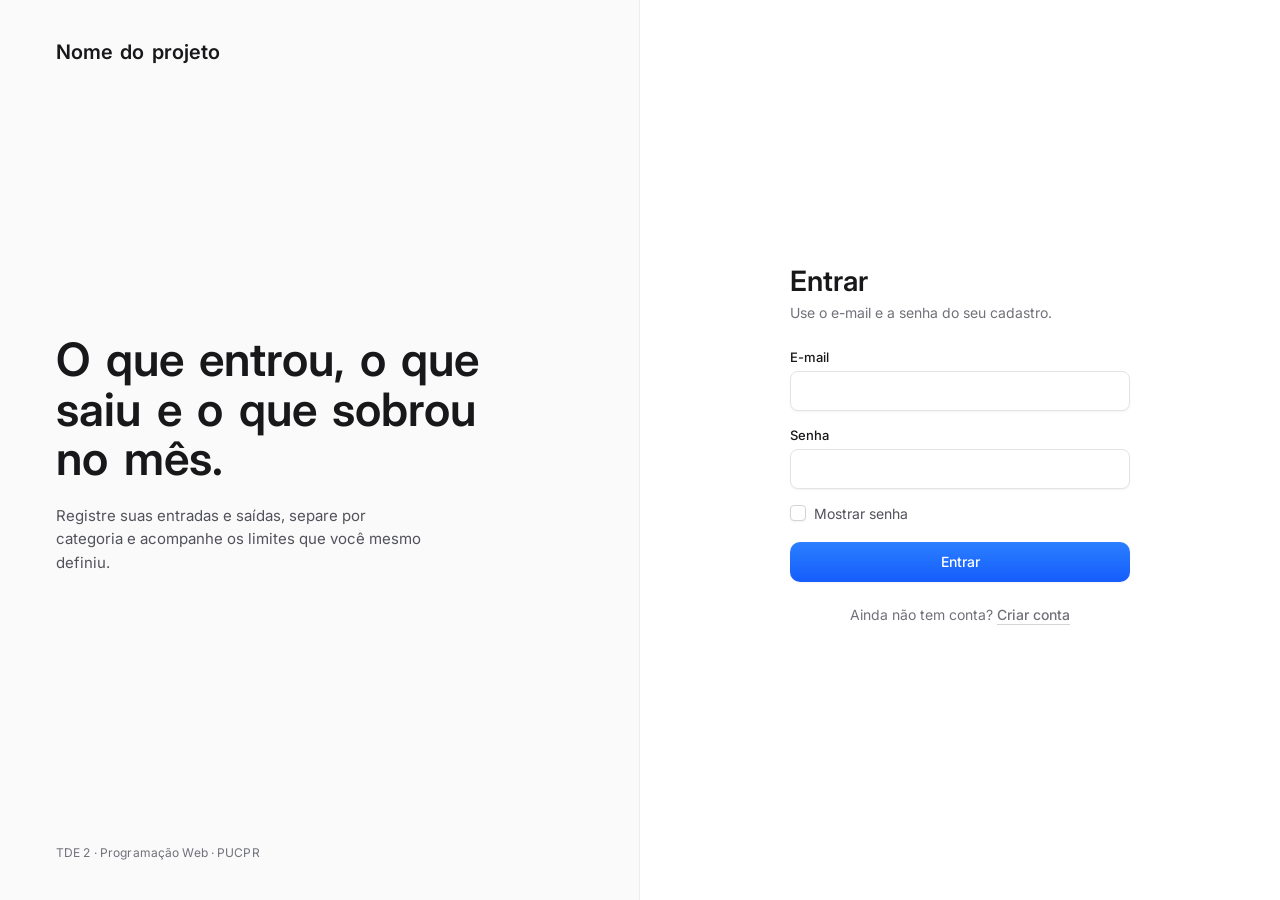
==== frontend/index.html @ 3fedaf00 "Melhorias interface e fix na estruturacao de pastas." ====
<!DOCTYPE html>
<html lang="pt-BR">
<head>
  <meta charset="utf-8">
  <meta name="viewport" content="width=device-width, initial-scale=1">
  <title>Entrar · Nome do projeto</title>
  <link rel="preconnect" href="https://fonts.googleapis.com">
  <link rel="preconnect" href="https://api.fontshare.com">
  <link href="https://fonts.googleapis.com/css2?family=Inter:wght@400;500;600&display=swap" rel="stylesheet">
  <link href="https://api.fontshare.com/v2/css?f[]=clash-display@500,600&display=swap" rel="stylesheet">
  <link rel="stylesheet" href="css/style.css">
</head>
<body>

<div class="entrada-pagina">

  <section class="entrada-lado">
    <span class="marca">Nome do projeto</span>
    <div>
      <h1>O que entrou, o que saiu e o que sobrou no mês.</h1>
      <p>Registre suas entradas e saídas, separe por categoria e acompanhe os limites que você mesmo definiu.</p>
    </div>
    <span class="rotulo">TDE 2 · Programação Web · PUCPR</span>
  </section>

  <section class="entrada-form">
    <!-- INTEGRAR: enviar via fetch (POST, JSON) para ../api/login.php.
         Sucesso -> window.location = 'logado/dashboard.php'. Erro -> texto em #msg-login. -->
    <form id="form-login" novalidate>
      <h2>Entrar</h2>
      <p class="sub">Use o e-mail e a senha do seu cadastro.</p>

      <div id="msg-login" class="msg erro" role="alert"></div>

      <div class="campo">
        <label for="email">E-mail</label>
        <input type="email" id="email" name="email" maxlength="50" autocomplete="email" required>
      </div>

      <div class="campo">
        <label for="senha">Senha</label>
        <input type="password" id="senha" name="senha" autocomplete="current-password" required>
      </div>

      <label class="caixa">
        <input type="checkbox" data-mostrar-senha>
        <span class="caixa-marca"><svg viewBox="0 0 16 16" fill="none" aria-hidden="true"><path d="M4 7.7002L6.64645 10.3466C6.84171 10.5419 7.15829 10.5419 7.35355 10.3466L12 5.7002" stroke="white" stroke-width="2" stroke-linecap="round" stroke-linejoin="round" pathLength="1"/></svg></span>
        Mostrar senha
      </label>

      <button type="submit" class="btn">Entrar</button>

      <p class="troca">Ainda não tem conta? <a class="link" href="cadastro.html">Criar conta</a></p>
    </form>
  </section>

</div>

<script src="js/app.js"></script>
</body>
</html>
---- frontend/css/style.css ----
/* ==========================================================
   Estilos globais
   Cores e medidas ficam nas variáveis abaixo: mude aqui e
   todas as páginas acompanham.

   Componentes convertidos de React/Tailwind para CSS puro:
   - BoardUI (boardui.com): botão, botão de fechar, checkbox,
     avatar, trilha (breadcrumb), medidor (meter), notificação
   - Cult UI (cult-ui.com): gráfico de linhas "analytics chart"
   Inspirados nos modelos de dashboard do BoardUI (sem copiar): menu com
   ícones, faixa de resumo com ícones, selos (.selo), etiquetas na lista
   de transações e a lista com barras de "Gastos por categoria".
   Títulos em Clash Display (fontshare.com), texto em Inter.
   ========================================================== */

:root {
  /* Rampa do acento (azul padrão do BoardUI). Para trocar a cor do
     sistema inteiro, mude só estas sete linhas. */
  --acento-50: #EFF6FF;
  --acento-100: #DBEAFE;
  --acento-200: #BFDBFE;
  --acento-300: #8EC5FF;
  --acento-400: #3392FF;
  --acento-500: #2B7FFF;
  --acento-600: #155DFC;
  --acento-700: #1447E6;

  --acento: var(--acento-600);
  --acento-escuro: var(--acento-700);

  --texto: #18181B;
  --texto-2: #52525B;
  --texto-3: #71717A;
  --borda: #E4E4E7;
  --borda-forte: #D4D4D8;
  --linha: #EDEDEF;
  --fundo: #FAFAFA;
  --fundo-hover: #F2F2F4;
  --fundo-ativo: #E9E9EC;
  --faixa: var(--fundo-hover); /* superfície suave: faixa do resumo e cabeçalho da lista */
  --branco: #FFFFFF;

  /* estados */
  --erro: #B42318;
  --erro-forte: #EC003F;
  --erro-fundo: #FFE4E6;
  --sucesso: #5EA500;
  --sucesso-fundo: #ECFCCA;
  --aviso: #F0B100;
  --info-fundo: var(--acento-100);

  /* séries do gráfico (par validado para daltonismo e contraste) */
  --serie-entrada: #155DFC;
  --serie-saida: #E17100;

  --raio: 8px;
  --raio-botao: 10px;
  --sombra-xs: 0 1px 2px 0 rgb(0 0 0 / .05);
  --sombra-flutuante: 0 1px 1px 0 rgb(0 0 0 / .04), 0 4px 4px 0 rgb(0 0 0 / .02), 0 12px 28px -8px rgb(0 0 0 / .12);

  --fonte: 'Inter', system-ui, sans-serif;
  --fonte-titulo: 'Clash Display', 'Inter', system-ui, sans-serif;
  --suave: cubic-bezier(.23, 1, .32, 1);
}

* { box-sizing: border-box; }
[hidden] { display: none !important; }

body {
  margin: 0;
  font-family: var(--fonte);
  color: var(--texto);
  background: var(--fundo);
  -webkit-font-smoothing: antialiased;
}

/* A Clash Display tem o espaço entre palavras bem estreito: word-spacing compensa. */
h1, h2, h3, .titulo, .marca, .saldo-valor, .resumo .valor, .totais strong {
  font-family: var(--fonte-titulo);
  letter-spacing: 0;
  word-spacing: .12em;
}
h1, h2, h3, .titulo { margin: 0; }

.num { font-variant-numeric: tabular-nums; }
.rotulo { font-size: 12px; color: var(--texto-3); letter-spacing: .01em; }
.mudo { color: var(--texto-3); }

a { color: inherit; }

/* só para leitores de tela */
.so-leitor {
  position: absolute; width: 1px; height: 1px; margin: -1px; padding: 0;
  overflow: hidden; clip-path: inset(50%); white-space: nowrap; border: 0;
}

:focus-visible { outline: 2px solid var(--acento-500); outline-offset: 2px; }

/* ==========================================================
   Botões (BoardUI Button)
   .btn         primário (degradê do acento)
   .btn-borda   secundário (branco com borda)
   .btn-suave   ghost (fundo azul claro)
   .btn-perigo  ação destrutiva (degradê vermelho)
   Tamanhos: padrão 36px · .btn-p 32px · .btn-pp 24px
   .btn-icone   só ícone (quadrado)
   ========================================================== */

button { font-family: inherit; cursor: pointer; }

.btn, .btn-borda, .btn-suave, .btn-perigo {
  position: relative;
  isolation: isolate;
  display: inline-flex;
  align-items: center;
  justify-content: center;
  gap: 6px;
  height: 36px;
  padding: 0 12px;
  border: 0;
  border-radius: var(--raio-botao);
  font-size: 14px;
  font-weight: 500;
  line-height: 20px;
  white-space: nowrap;
  text-decoration: none;
  user-select: none;
  transition: background-color .15s ease, border-color .15s ease, box-shadow .15s ease,
    color .15s ease, transform .42s cubic-bezier(.4, 0, .2, 1);
}
.btn:active:not(:disabled), .btn-borda:active:not(:disabled),
.btn-suave:active:not(:disabled), .btn-perigo:active:not(:disabled) {
  transform: scale(.98);
  transition-duration: .15s, .15s, .15s, .15s, .22s;
}
.btn:disabled, .btn-borda:disabled, .btn-suave:disabled, .btn-perigo:disabled { cursor: not-allowed; box-shadow: none; }

.btn .ico, .btn-borda .ico, .btn-suave .ico, .btn-perigo .ico { width: 20px; height: 20px; flex-shrink: 0; margin-left: -4px; }

/* primário e perigo: o degradê do hover fica num ::before que aparece
   por opacidade (CSS não anima background-image) */
.btn, .btn-perigo { color: var(--branco); box-shadow: var(--sombra-xs); }
.btn { background-image: linear-gradient(180deg, var(--acento-500), var(--acento-600)); }
.btn-perigo { background-image: linear-gradient(180deg, #FB2C36, #E7000B); }
.btn::before, .btn-perigo::before {
  content: "";
  position: absolute;
  inset: 0;
  z-index: -1;
  border-radius: inherit;
  pointer-events: none;
  opacity: 0;
  transition: opacity .15s ease;
}
.btn::before { background-image: linear-gradient(180deg, var(--acento-400), var(--acento-500)); }
.btn-perigo::before { background-image: linear-gradient(180deg, #FF6467, #FB2C36); }
.btn:hover:not(:disabled)::before, .btn-perigo:hover:not(:disabled)::before { opacity: 1; }
.btn:active:not(:disabled) { background-image: linear-gradient(180deg, var(--acento-600), var(--acento-700)); }
.btn-perigo:active:not(:disabled) { background-image: linear-gradient(180deg, #E7000B, #C10007); }
.btn:active:not(:disabled)::before, .btn-perigo:active:not(:disabled)::before { opacity: 0; }
.btn:disabled { background-image: linear-gradient(180deg, #EBEBEB, #D4D4D4); color: #A1A1A1; }
.btn-perigo:disabled { background-image: linear-gradient(180deg, #FFE2E2, #FFC9C9); color: #FFA2A2; }
.btn:disabled::before, .btn-perigo:disabled::before { display: none; }

.btn-borda {
  color: var(--texto);
  background: var(--branco);
  border: 1px solid var(--borda);
  box-shadow: var(--sombra-xs);
}
.btn-borda:hover:not(:disabled) { background: var(--fundo-hover); border-color: var(--borda-forte); }
.btn-borda:active:not(:disabled) { background: var(--fundo-ativo); border-color: #A1A1AA; }
.btn-borda:disabled { background: var(--fundo-hover); color: var(--texto-3); }

.btn-suave { color: var(--acento-700); background: var(--acento-100); }
.btn-suave:hover:not(:disabled) { background: var(--acento-200); }
.btn-suave:active:not(:disabled) { background: var(--acento-300); }
.btn-suave:disabled { background: var(--acento-50); color: var(--acento-300); }

/* tamanhos */
.btn-p { height: 32px; padding: 0 10px; border-radius: 8px; }
.btn-p .ico { width: 18px; height: 18px; margin-left: -2px; }
.btn-pp { height: 24px; padding: 0 8px; border-radius: 4px; font-size: 12px; font-weight: 600; line-height: 16px; }
.btn-pp .ico { width: 14px; height: 14px; margin-left: 0; }
.btn-icone { width: 36px; padding: 0; }
.btn-icone.btn-p { width: 32px; }
.btn-icone.btn-pp { width: 24px; }
.btn-icone .ico { margin: 0; }

/* ações de linha (Editar / Excluir): tamanho xs, sem fundo até o hover */
.btn-texto {
  height: 24px;
  padding: 0 8px;
  border: 0;
  border-radius: 4px;
  background: none;
  font-size: 12px;
  font-weight: 600;
  color: var(--texto-3);
  transition: background-color .15s ease, color .15s ease;
}
.btn-texto:hover { color: var(--texto); background: var(--fundo-ativo); }
.btn-texto.perigo:hover { color: var(--erro); background: var(--erro-fundo); }

/* setas do seletor de mês: botão secundário pequeno, só ícone */
.btn-mes {
  display: inline-flex;
  align-items: center;
  justify-content: center;
  width: 32px;
  height: 32px;
  padding: 0;
  border: 1px solid var(--borda);
  border-radius: 8px;
  background: var(--branco);
  color: var(--texto-2);
  box-shadow: var(--sombra-xs);
  transition: background-color .15s ease, border-color .15s ease, transform .42s cubic-bezier(.4, 0, .2, 1);
}
.btn-mes:hover { background: var(--fundo-hover); border-color: var(--borda-forte); color: var(--texto); }
.btn-mes:active { transform: scale(.96); transition-duration: .15s, .15s, .22s; }
.btn-mes svg { width: 18px; height: 18px; }

.link {
  font-size: 14px;
  font-weight: 500;
  text-decoration: none;
  border-bottom: 1px solid var(--borda-forte);
  padding-bottom: 1px;
}
.link:hover { border-color: var(--texto); }

/* ---------- botão de fechar (BoardUI CloseButton) ----------
   Círculo com X. Cada tamanho tem o próprio SVG para o traço não escalar:
   .fechar (20px, traço 2) · .fechar-m (32px, traço 2.5) */
.fechar {
  display: inline-flex;
  flex-shrink: 0;
  align-items: center;
  justify-content: center;
  width: 20px;
  height: 20px;
  padding: 0;
  border: 0;
  border-radius: 50%;
  background: #EBEBEB;
  color: var(--texto-3);
  transition: color .15s ease, background-color .15s ease;
}
.fechar:hover { color: var(--texto); }
.fechar-m { width: 32px; height: 32px; }

/* ---------- avatar (BoardUI Avatar) ----------
   Inicial sobre um disco. Tamanhos: .avatar-pp 20 · padrão 32 */
.avatar {
  display: inline-flex;
  flex-shrink: 0;
  align-items: center;
  justify-content: center;
  width: 32px;
  height: 32px;
  overflow: hidden;
  border-radius: 50%;
  background: var(--acento-300);
  color: #1C398E;
  font-size: 16px;
  font-weight: 600;
  line-height: 22px;
  text-align: center;
  user-select: none;
}
.avatar-pp { width: 20px; height: 20px; font-size: 10px; line-height: 15px; }
.avatar img { width: 100%; height: 100%; object-fit: cover; }

/* ---------- selo (pílula de informação) ----------
   <span class="selo">61% das saídas</span>
   Some sozinho quando está vazio (sem espaço nem quebra de linha dentro). */
.selo {
  display: inline-flex;
  align-items: center;
  height: 20px;
  padding: 0 7px;
  border-radius: 6px;
  background: var(--fundo-ativo);
  color: var(--texto-2);
  font-family: var(--fonte);
  font-size: 12px;
  font-weight: 500;
  line-height: 20px;
  letter-spacing: 0;
  word-spacing: normal;
  white-space: nowrap;
  font-variant-numeric: tabular-nums;
}
.selo:empty { display: none; }

/* ---------- trilha (BoardUI Breadcrumb) ---------- */
.trilha { display: flex; overflow-x: auto; scrollbar-width: none; margin-bottom: 20px; }
.trilha::-webkit-scrollbar { display: none; }
.trilha ol { display: flex; align-items: center; gap: 10px; margin: 0; padding: 0 4px; list-style: none; }
.trilha li { display: flex; align-items: center; gap: 6px; font-size: 12px; font-weight: 500; line-height: 16px; white-space: nowrap; color: var(--texto-2); }
.trilha a {
  display: flex;
  align-items: center;
  gap: 6px;
  margin: 0 -4px;
  padding: 2px 4px;
  border-radius: 6px;
  color: var(--texto-3);
  text-decoration: none;
  transition: background-color .15s ease, color .15s ease;
}
.trilha a:hover { background: var(--fundo-hover); color: var(--texto-2); }
.trilha .separador { width: 12px; height: 12px; flex-shrink: 0; color: var(--texto-3); }

/* ==========================================================
   Formulários
   ========================================================== */

.campo { display: flex; flex-direction: column; gap: 6px; margin-bottom: 16px; }
.campo label { font-size: 13px; font-weight: 500; }
.campo .dica { font-size: 12px; color: var(--texto-3); }

input, select {
  font: inherit;
  font-size: 14px;
  height: 40px;
  padding: 0 12px;
  border: 1px solid var(--borda);
  border-radius: var(--raio);
  background: var(--branco);
  color: var(--texto);
  box-shadow: var(--sombra-xs);
  transition: border-color .15s ease, box-shadow .15s ease;
}
input:focus, select:focus { outline: none; border-color: var(--acento-500); box-shadow: 0 0 0 3px rgb(43 127 255 / .16); }

.grupo-radio { display: flex; gap: 8px; }
.grupo-radio label {
  flex: 1;
  display: flex;
  align-items: center;
  justify-content: center;
  gap: 8px;
  height: 40px;
  border: 1px solid var(--borda);
  border-radius: var(--raio);
  font-size: 14px;
  font-weight: 400;
  cursor: pointer;
  transition: border-color .15s ease, background-color .15s ease;
}
.grupo-radio input { height: auto; margin: 0; padding: 0; box-shadow: none; accent-color: var(--acento-600); }
.grupo-radio label:has(input:checked) { border-color: var(--acento-500); background: var(--acento-50); }

/* ---------- checkbox (BoardUI Checkbox) ----------
   <label class="caixa"><input type="checkbox"><span class="caixa-marca"><svg>…</svg></span>Texto</label>
   O input real fica invisível por cima da marca: teclado e leitor de tela funcionam normalmente. */
.caixa {
  position: relative;
  display: inline-flex;
  align-items: center;
  gap: 8px;
  font-size: 14px;
  font-weight: 500;
  cursor: pointer;
  user-select: none;
}
.caixa input {
  position: absolute;
  left: 0;
  top: 50%;
  width: 16px;
  height: 16px;
  margin: -8px 0 0;
  padding: 0;
  opacity: 0;
  cursor: pointer;
}
.caixa-marca {
  display: flex;
  flex-shrink: 0;
  width: 16px;
  height: 16px;
  border: 1px solid #D4D4D4;
  border-radius: 4px;
  background: var(--branco);
  box-shadow: var(--sombra-xs);
  transition: background-color .15s ease, border-color .15s ease, box-shadow .15s ease;
}
.caixa:hover .caixa-marca { border-color: #A1A1A1; }
.caixa-marca svg { width: 16px; height: 16px; margin: -1px; }
.caixa-marca path { stroke-dasharray: 1; stroke-dashoffset: 1; }
.caixa input:checked + .caixa-marca {
  border-color: transparent;
  background: linear-gradient(180deg, var(--acento-500), var(--acento-600));
  box-shadow: inset 0 2px 0 0 rgb(255 255 255 / .25), inset 0 0 0 1px var(--acento-500);
}
.caixa:hover input:checked + .caixa-marca { background: linear-gradient(180deg, var(--acento-400), var(--acento-500)); }
.caixa input:checked + .caixa-marca path { animation: desenhar-marca .2s cubic-bezier(.65, 0, .35, 1) forwards; }
.caixa input:focus-visible + .caixa-marca { outline: 2px solid var(--acento-500); outline-offset: 2px; }
.caixa input:disabled + .caixa-marca { opacity: .5; }
@keyframes desenhar-marca { to { stroke-dashoffset: 0; } }

/* caixa de mensagem (erro / sucesso) — o JS troca o texto e a classe */
.msg { font-size: 13px; padding: 10px 12px; border-radius: var(--raio); margin-bottom: 16px; }
.msg.erro { background: #FEF3F2; color: var(--erro); }
.msg.ok { background: var(--acento-50); color: var(--acento-escuro); }
.msg:empty { display: none; }

/* ==========================================================
   Layout do app (páginas logadas)
   ========================================================== */

.app { display: flex; min-height: 100vh; }

.lateral {
  width: 224px;
  flex-shrink: 0;
  padding: 32px 24px;
  border-right: 1px solid var(--linha);
  display: flex;
  flex-direction: column;
  justify-content: space-between;
  position: sticky;
  top: 0;
  height: 100vh;
}

.marca { font-family: var(--fonte-titulo); font-size: 20px; font-weight: 600; }
.lateral .marca { margin-bottom: 44px; display: block; text-decoration: none; }

.menu a {
  display: flex;
  align-items: center;
  gap: 10px;
  padding: 6px 9px;
  margin: 0 -10px 2px;
  border: 1px solid transparent;
  border-radius: 8px;
  font-size: 14px;
  color: var(--texto-3);
  text-decoration: none;
  transition: background-color .15s ease, border-color .15s ease, color .15s ease;
}
.menu-ico { width: 18px; height: 18px; flex-shrink: 0; }
.menu a:hover { background: var(--fundo-hover); color: var(--texto); }
.menu a.ativo { background: var(--branco); border-color: var(--borda); box-shadow: var(--sombra-xs); color: var(--texto); font-weight: 500; }
.menu a.ativo .menu-ico { color: var(--acento-600); }

.usuario { display: flex; align-items: center; gap: 10px; min-width: 0; font-size: 13px; color: var(--texto-3); }
.usuario-texto { min-width: 0; }
.usuario strong { display: block; color: var(--texto); font-weight: 500; margin-bottom: 2px; overflow: hidden; text-overflow: ellipsis; white-space: nowrap; }
.usuario a { text-decoration: none; }
.usuario a:hover { color: var(--texto); }

.conteudo { flex: 1; min-width: 0; max-width: 1120px; padding: 28px 72px 120px 80px; }

.topo { display: flex; justify-content: space-between; align-items: center; gap: 16px; }
.topo h1 { font-size: 30px; font-weight: 600; }

.seletor-mes { display: flex; align-items: center; gap: 12px; }
.seletor-mes span { font-size: 14px; font-weight: 500; min-width: 96px; text-align: center; }

.secao { margin-top: 64px; }
.secao-topo { display: flex; justify-content: space-between; align-items: baseline; margin-bottom: 16px; }
.secao h2 { font-size: 20px; font-weight: 500; }

.duas-colunas { display: grid; grid-template-columns: minmax(0, 1.4fr) minmax(0, 1fr); gap: 64px; }

/* ---------- dashboard ---------- */

.saldo { margin-top: 64px; }
.saldo-valor { font-family: var(--fonte-titulo); font-size: 76px; font-weight: 600; line-height: 1; letter-spacing: -0.01em; margin-top: 12px; }
.saldo-valor .centavos { color: #A1A1AA; }
.saldo p { margin: 18px 0 0; font-size: 15px; color: var(--texto-2); max-width: 440px; line-height: 1.55; }

/* resumo: uma faixa suave só, com ícone + rótulo + valor em cada parte */
.resumo { display: grid; grid-template-columns: repeat(3, minmax(0, 1fr)); gap: 0; margin: 56px -24px 0; padding: 20px 0; border-radius: 16px; background: var(--faixa); }
.resumo > div { min-width: 0; padding: 0 24px; }
.resumo > div + div { border-left: 1px solid var(--borda-forte); }
.resumo .rotulo { color: var(--texto-2); }
.resumo-icone { display: flex; align-items: center; justify-content: center; width: 32px; height: 32px; margin-bottom: 14px; border-radius: 8px; background: var(--branco); box-shadow: var(--sombra-xs); color: var(--texto-2); }
.resumo-icone svg { width: 18px; height: 18px; }
.resumo-icone.entrada { color: var(--serie-entrada); }
.resumo-icone.saida { color: var(--serie-saida); }
.resumo .valor { font-family: var(--fonte-titulo); font-size: clamp(20px, 2.1vw, 26px); font-weight: 500; margin-top: 8px; white-space: nowrap; }
.resumo-linha { display: flex; align-items: baseline; flex-wrap: wrap; gap: 4px 10px; margin-top: 8px; min-width: 0; }
.resumo-linha .valor { margin-top: 0; min-width: 0; white-space: normal; overflow-wrap: anywhere; }

/* ---------- gráfico (Cult UI analytics chart, em SVG + JS puro) ----------
   O JS desenha tudo dentro de #grafico: ver desenharGrafico() em app.js. */
.legenda { display: flex; gap: 16px; }
.legenda i { display: inline-block; width: 8px; height: 8px; border-radius: 50%; margin-right: 6px; }
.cor-entrada { background: var(--serie-entrada); }
.cor-saida { background: var(--serie-saida); }

.grafico { position: relative; height: 260px; margin-top: 20px; user-select: none; border-radius: var(--raio); }
.grafico svg { display: block; width: 100%; height: 100%; overflow: visible; }
.grafico .grade { stroke: var(--borda); stroke-width: 1; }
.grafico .base { stroke: var(--borda-forte); }
.grafico .guia { stroke: var(--borda-forte); stroke-width: 1; stroke-dasharray: 3 3; opacity: 0; transition: opacity .15s ease; }
.grafico.ativo .guia { opacity: 1; }
.grafico text { font-family: var(--fonte); font-size: 11px; fill: var(--texto-3); font-variant-numeric: tabular-nums; }
.grafico .linha { fill: none; stroke-width: 2.5; stroke-linecap: round; stroke-linejoin: round; }
.grafico .ponto { stroke: var(--fundo); stroke-width: 2.5; transition: opacity .35s ease; }
.grafico .ponto.oculto { opacity: 0; transition-duration: .12s; }
.grafico .serie-entrada { stroke: var(--serie-entrada); }
.grafico .serie-saida { stroke: var(--serie-saida); }
.grafico .ponto.serie-entrada { fill: var(--serie-entrada); stroke: var(--fundo); }
.grafico .ponto.serie-saida { fill: var(--serie-saida); stroke: var(--fundo); }
.grafico.entrando .grade, .grafico.entrando text, .grafico.entrando .ponto { opacity: 0; }
.grafico .grade, .grafico text { transition: opacity .6s ease; }

/* marcador sobre o ponto ativo + cartão flutuante */
.grafico-marca {
  position: absolute;
  width: 22px;
  height: 22px;
  margin: -11px 0 0 -11px;
  border: 1px solid var(--borda);
  border-radius: 50%;
  background: var(--branco);
  pointer-events: none;
  opacity: 0;
  filter: blur(4px);
  transition: opacity .22s var(--suave), filter .22s var(--suave);
}
.grafico-marca::after { content: ""; position: absolute; inset: 5.5px; border-radius: 50%; background: var(--cor); }
.grafico-cartao {
  position: absolute;
  z-index: 5;
  padding: 9px 13px;
  border: 1px solid var(--borda);
  border-radius: 10px;
  background: var(--branco);
  box-shadow: 0 1px 2px -1px rgb(0 0 0 / .07), 0 3px 8px 0 rgb(0 0 0 / .04), 0 8px 20px -4px rgb(0 0 0 / .06);
  white-space: nowrap;
  pointer-events: none;
  opacity: 0;
  filter: blur(4px);
  transition: opacity .22s var(--suave), filter .22s var(--suave);
}
.grafico.ativo .grafico-marca, .grafico.ativo .grafico-cartao { opacity: 1; filter: blur(0); }
.grafico-cartao .quando { font-size: 11px; font-weight: 500; line-height: 1; color: var(--texto-3); margin-bottom: 2px; }
.grafico-cartao .item { display: flex; align-items: center; justify-content: space-between; gap: 14px; margin-top: 5px; }
.grafico-cartao .chip {
  display: inline-flex;
  align-items: center;
  gap: 6px;
  padding: 1.5px 6px;
  border-radius: 4px;
  background: color-mix(in srgb, var(--cor) 14%, transparent);
  font-size: 12.5px;
  font-weight: 600;
  line-height: 19px;
  color: var(--texto);
}
.grafico-cartao .chip::before { content: ""; width: 7px; height: 7px; border-radius: 50%; background: var(--cor); }
.grafico-cartao .quanto { font-size: 13px; font-weight: 500; line-height: 19px; color: var(--texto-2); font-variant-numeric: tabular-nums; }
.grafico .vazio { border-top: 0; padding: 104px 0 0; }

/* ---------- gastos por categoria (ideia do Bar List Card do BoardUI) ----------
   Cada linha tem uma barra de fundo com a parte da categoria nas saídas do mês:
   <div class="barra-linha" style="--p: 61%"><span class="nome">…</span><span class="num">R$ …</span><span class="num parte">61%</span></div> */
.barra-linha {
  position: relative;
  isolation: isolate;
  display: flex;
  align-items: center;
  gap: 12px;
  min-height: 36px;
  margin-bottom: 4px;
  padding: 0 10px;
  border-radius: 8px;
  font-size: 14px;
}
.barra-linha::before {
  content: "";
  position: absolute;
  inset: 0 auto 0 0;
  z-index: -1;
  width: var(--p, 0%);
  min-width: 4px;
  border-radius: 8px;
  background: color-mix(in srgb, var(--serie-saida) 18%, transparent);
}
.barra-linha .nome { flex: 1; min-width: 0; overflow: hidden; text-overflow: ellipsis; white-space: nowrap; font-weight: 500; }
.barra-linha .num { flex-shrink: 0; color: var(--texto-2); }
.barra-linha .parte { width: 38px; text-align: right; color: var(--texto); font-weight: 500; }

/* ---------- limites por categoria (BoardUI Meter) ----------
   .orcamento            dentro do limite (acento)
   .orcamento.atencao    80% ou mais do limite (amarelo)
   .orcamento.estourou   passou do limite (vermelho)
   A barra anda por translate: style="--p: 69%" no div de dentro do .trilho. */
.orcamento { display: flex; flex-direction: column; gap: 6px; padding: 12px 0; }
.orcamento-topo { display: flex; justify-content: space-between; align-items: baseline; gap: 12px; font-size: 14px; }
.orcamento-topo span:first-child { font-weight: 500; min-width: 0; overflow: hidden; text-overflow: ellipsis; white-space: nowrap; }
.orcamento-topo .num { flex-shrink: 0; color: var(--texto-2); }
.trilho { position: relative; height: 6px; overflow: hidden; border-radius: 999px; background: var(--borda); color: var(--acento-500); }
.trilho div {
  position: absolute;
  inset: 0;
  border-radius: inherit;
  background: currentColor;
  translate: calc(var(--p, 0%) - 100%) 0;
  transition: translate .5s cubic-bezier(.22, 1, .36, 1);
}
.orcamento-nota { font-size: 12px; font-weight: 500; line-height: 16px; color: var(--texto-2); }
.orcamento.atencao .trilho { color: var(--aviso); }
.orcamento.estourou .trilho { color: var(--erro-forte); }
.orcamento.estourou .orcamento-nota { color: var(--erro); }

/* ---------- lista de transações (dashboard e transacoes.php) ---------- */

.lista-linha {
  display: grid;
  grid-template-columns: 64px minmax(0, 1fr) 140px 140px 116px;
  align-items: center;
  gap: 16px;
  padding: 14px 12px;
  margin: 0 -12px;
  border-top: 1px solid var(--linha);
  font-size: 14px;
  transition: background-color .15s ease;
}
.lista-linha:hover { background: var(--fundo-hover); }
.lista-linha:last-child { border-bottom: 1px solid var(--linha); }
.lista-linha .descricao { font-weight: 500; min-width: 0; }
.lista-linha .descricao:empty::before { content: "Sem descrição"; color: var(--texto-3); font-weight: 400; }
/* categoria como etiqueta neutra (o banco não guarda cor por categoria) */
.lista-linha .cat { justify-self: start; max-width: 100%; padding: 2px 8px; border-radius: 6px; background: var(--fundo-ativo); color: var(--texto-2); font-size: 12px; font-weight: 500; line-height: 16px; overflow: hidden; text-overflow: ellipsis; white-space: nowrap; }
/* valor: as duas classes têm o mesmo recuo para os dígitos alinharem; só a entrada ganha fundo */
.lista-linha .valor { justify-self: end; padding: 2px 8px; border-radius: 6px; white-space: nowrap; }
.lista-linha .valor.entrada { background: var(--acento-100); color: var(--acento-700); font-weight: 500; }
.lista-linha .valor.saida { color: var(--texto-2); }
.acoes { display: flex; gap: 2px; justify-content: flex-end; opacity: 0; transition: opacity .15s; }
.lista-linha:hover .acoes, .lista-linha:focus-within .acoes { opacity: 1; }
@media (hover: none) { .acoes { opacity: 1; } }

.lista-cabecalho { display: grid; grid-template-columns: 64px minmax(0, 1fr) 140px 140px 116px; gap: 16px; margin: 0 -12px; padding: 8px 12px; border-radius: 8px; background: var(--faixa); color: var(--texto-2); font-weight: 500; }
.lista-cabecalho span:nth-child(4) { text-align: right; padding-right: 8px; }
.lista-cabecalho + div > .lista-linha:first-child { border-top-color: transparent; }

.vazio { padding: 48px 0; text-align: center; color: var(--texto-3); font-size: 14px; border-top: 1px solid var(--linha); }

/* ---------- transacoes.php ---------- */

.filtros { display: flex; gap: 12px; align-items: center; margin-top: 40px; flex-wrap: wrap; }
.filtros select, .filtros input { height: 36px; }
.abas { display: inline-flex; border: 1px solid var(--borda); border-radius: var(--raio-botao); padding: 2px; background: var(--branco); box-shadow: var(--sombra-xs); }
.abas button { border: 0; background: none; height: 30px; padding: 0 12px; border-radius: 7px; font-size: 13px; color: var(--texto-3); transition: background-color .15s ease, color .15s ease; }
.abas button:hover { color: var(--texto); }
.abas button.ativo { background: var(--fundo-hover); color: var(--texto); font-weight: 500; }
.resultado { margin-left: auto; }

.totais { display: flex; gap: 40px; margin-top: 32px; padding-bottom: 24px; font-size: 14px; }
.totais strong { display: block; font-family: var(--fonte-titulo); font-size: 20px; font-weight: 500; margin-top: 4px; white-space: nowrap; }

/* ---------- categorias.php ---------- */

.categoria-linha {
  display: grid;
  grid-template-columns: 1fr 160px 116px;
  align-items: center;
  gap: 16px;
  padding: 14px 12px;
  margin: 0 -12px;
  border-top: 1px solid var(--linha);
  font-size: 14px;
  transition: background-color .15s ease;
}
.categoria-linha:hover { background: var(--fundo-hover); }
.categoria-linha:last-child { border-bottom: 1px solid var(--linha); }
.categoria-linha .nome { font-weight: 500; }
.categoria-linha .num { text-align: right; }
.categoria-linha:hover .acoes, .categoria-linha:focus-within .acoes { opacity: 1; }
#lista-entradas .categoria-linha { grid-template-columns: 1fr 116px; }
.categoria-linha .num:empty::before { content: "Sem limite"; }
.marca-cor { display: inline-block; width: 8px; height: 8px; margin-right: 8px; border-radius: 50%; vertical-align: middle; }
.contador { display: inline-block; margin-left: 8px; padding: 1px 7px; border-radius: 999px; background: var(--fundo-ativo); color: var(--texto-2); font-family: var(--fonte); font-size: 12px; font-weight: 500; line-height: 16px; letter-spacing: 0; word-spacing: normal; vertical-align: middle; font-variant-numeric: tabular-nums; }
.cabecalho-limite { margin-right: 132px; }

/* ---------- modal (<dialog>) ---------- */

dialog {
  border: 0;
  border-radius: 16px;
  padding: 24px;
  width: min(420px, calc(100vw - 32px));
  color: var(--texto);
  box-shadow: 0 20px 50px rgb(24 24 27 / .18);
}
dialog::backdrop { background: rgb(24 24 27 / .35); }
dialog[open] { animation: modal-entra .22s var(--suave); }
@keyframes modal-entra { from { opacity: 0; transform: translateY(8px) scale(.98); } }
dialog h2 { font-size: 20px; font-weight: 500; }
.modal-topo { display: flex; align-items: center; justify-content: space-between; gap: 16px; margin-bottom: 20px; }
.modal-texto { margin: -8px 0 20px; font-size: 14px; line-height: 1.55; color: var(--texto-2); }
.modal-botoes { display: flex; justify-content: flex-end; gap: 8px; margin-top: 8px; }

/* ---------- notificações (BoardUI Notification) ----------
   Criadas pelo JS: notificar({ titulo, descricao, status }) em app.js. */
.avisos {
  position: fixed;
  right: 24px;
  bottom: 24px;
  z-index: 100;
  display: flex;
  flex-direction: column;
  gap: 12px;
  width: min(400px, calc(100vw - 24px));
  pointer-events: none;
}
.aviso {
  position: relative;
  display: flex;
  align-items: flex-start;
  gap: 12px;
  overflow: hidden;
  padding: 16px 44px 16px 16px;
  border: 1px solid var(--borda);
  border-radius: 16px;
  background: var(--branco);
  box-shadow: var(--sombra-flutuante);
  pointer-events: auto;
  animation: aviso-entra .25s ease-out;
  transition: opacity .18s ease-out, transform .18s ease-out, filter .18s ease-out;
}
.aviso.saindo { opacity: 0; transform: translateY(8px) scale(.96); filter: blur(3px); }
@keyframes aviso-entra { from { opacity: 0; transform: translateY(12px) scale(.97); filter: blur(4px); } }
.aviso-icone {
  display: flex;
  flex-shrink: 0;
  align-items: center;
  justify-content: center;
  width: 40px;
  height: 40px;
  border-radius: 50%;
  background: var(--info-fundo);
  color: var(--acento-600);
}
.aviso-icone svg { width: 20px; height: 20px; }
.aviso.sucesso .aviso-icone { background: var(--sucesso-fundo); color: var(--sucesso); }
.aviso.erro .aviso-icone { background: var(--erro-fundo); color: var(--erro-forte); }
.aviso-texto { display: flex; flex: 1; flex-direction: column; gap: 4px; min-width: 0; font-size: 14px; line-height: 20px; }
.aviso-texto p { margin: 0; }
.aviso-titulo { font-weight: 500; }
.aviso-descricao { color: var(--texto-2); }
.aviso-texto:has(.aviso-titulo:only-child) { align-self: center; }
.aviso .fechar { position: absolute; top: 12px; right: 12px; }
.aviso-tempo { position: absolute; left: 0; right: 0; bottom: 0; height: 3px; background: var(--acento-600); transform-origin: left; }

/* ==========================================================
   Login e cadastro
   ========================================================== */

.entrada-pagina { min-height: 100vh; display: grid; grid-template-columns: 1fr 1fr; }

.entrada-lado {
  padding: 40px 56px;
  border-right: 1px solid var(--linha);
  display: flex;
  flex-direction: column;
  justify-content: space-between;
}
.entrada-lado .marca { text-decoration: none; }
.entrada-lado h1 { font-size: 46px; font-weight: 600; line-height: 1.08; max-width: 460px; }
.entrada-lado p { color: var(--texto-2); font-size: 15px; line-height: 1.55; max-width: 380px; margin: 20px 0 0; }

.entrada-form { display: flex; align-items: center; justify-content: center; padding: 40px 24px; background: var(--branco); }
.entrada-form form { width: 100%; max-width: 340px; }
.entrada-form h2 { font-size: 28px; font-weight: 600; margin-bottom: 6px; }
.entrada-form .sub { font-size: 14px; color: var(--texto-3); margin: 0 0 28px; }
.entrada-form .caixa { margin: 0 0 20px; font-weight: 400; color: var(--texto-2); }
.entrada-form .btn { width: 100%; height: 40px; }
.troca { font-size: 14px; color: var(--texto-3); margin-top: 24px; text-align: center; }

/* ==========================================================
   Telas menores
   ========================================================== */

@media (max-width: 900px) {
  .app { flex-direction: column; }
  .lateral { width: auto; height: auto; position: static; flex-direction: row; align-items: center; flex-wrap: wrap; gap: 12px; padding: 16px 20px; border-right: 0; border-bottom: 1px solid var(--linha); }
  .lateral > div:first-child { display: flex; align-items: center; flex-wrap: wrap; gap: 8px 12px; }
  .lateral .marca { margin: 0 4px 0 0; }
  .menu { display: flex; gap: 4px; }
  .menu a { margin: 0; }
  .conteudo { padding: 24px 20px 64px; }
  .duas-colunas { grid-template-columns: minmax(0, 1fr); gap: 40px; }
  .resumo { grid-template-columns: minmax(0, 1fr); margin: 40px 0 0; padding: 4px 0; }
  .resumo > div { display: grid; grid-template-columns: 32px minmax(0, 1fr); column-gap: 12px; align-items: center; padding: 14px 16px; }
  .resumo > div + div { border-left: 0; border-top: 1px solid var(--borda-forte); }
  .resumo-icone { grid-row: 1 / span 2; margin: 0; }
  .resumo .valor, .resumo-linha { margin-top: 2px; }
  .resultado { margin-left: 0; }
  .lista-linha .descricao { overflow-wrap: anywhere; }
  .secao { margin-top: 56px; }
  .saldo { margin-top: 40px; }
  .saldo-valor { font-size: 48px; }
  .topo { flex-wrap: wrap; }
  .lista-linha, .lista-cabecalho { grid-template-columns: 56px minmax(0, 1fr) auto; }
  .lista-linha .cat, .lista-cabecalho span:nth-child(3), .lista-cabecalho span:nth-child(5) { display: none; }
  .acoes { opacity: 1; grid-column: 2 / -1; justify-content: flex-start; margin-left: -8px; }
  .cabecalho-limite { margin-right: 0; }
  .categoria-linha { grid-template-columns: 1fr auto !important; }
  .categoria-linha .acoes { grid-column: 1 / -1; }
  .totais { gap: 24px; flex-wrap: wrap; }
  .totais strong { font-size: 17px; }
  .avisos { right: 12px; bottom: 12px; }
  .entrada-pagina { grid-template-columns: 1fr; }
  .entrada-lado { border-right: 0; border-bottom: 1px solid var(--linha); padding: 28px 24px; gap: 32px; }
  .entrada-lado h1 { font-size: 32px; }
}

@media (max-width: 520px) { .menu-ico { display: none; } }

@media (prefers-reduced-motion: reduce) {
  *, *::before, *::after { animation-duration: .01ms !important; transition-duration: .01ms !important; }
}
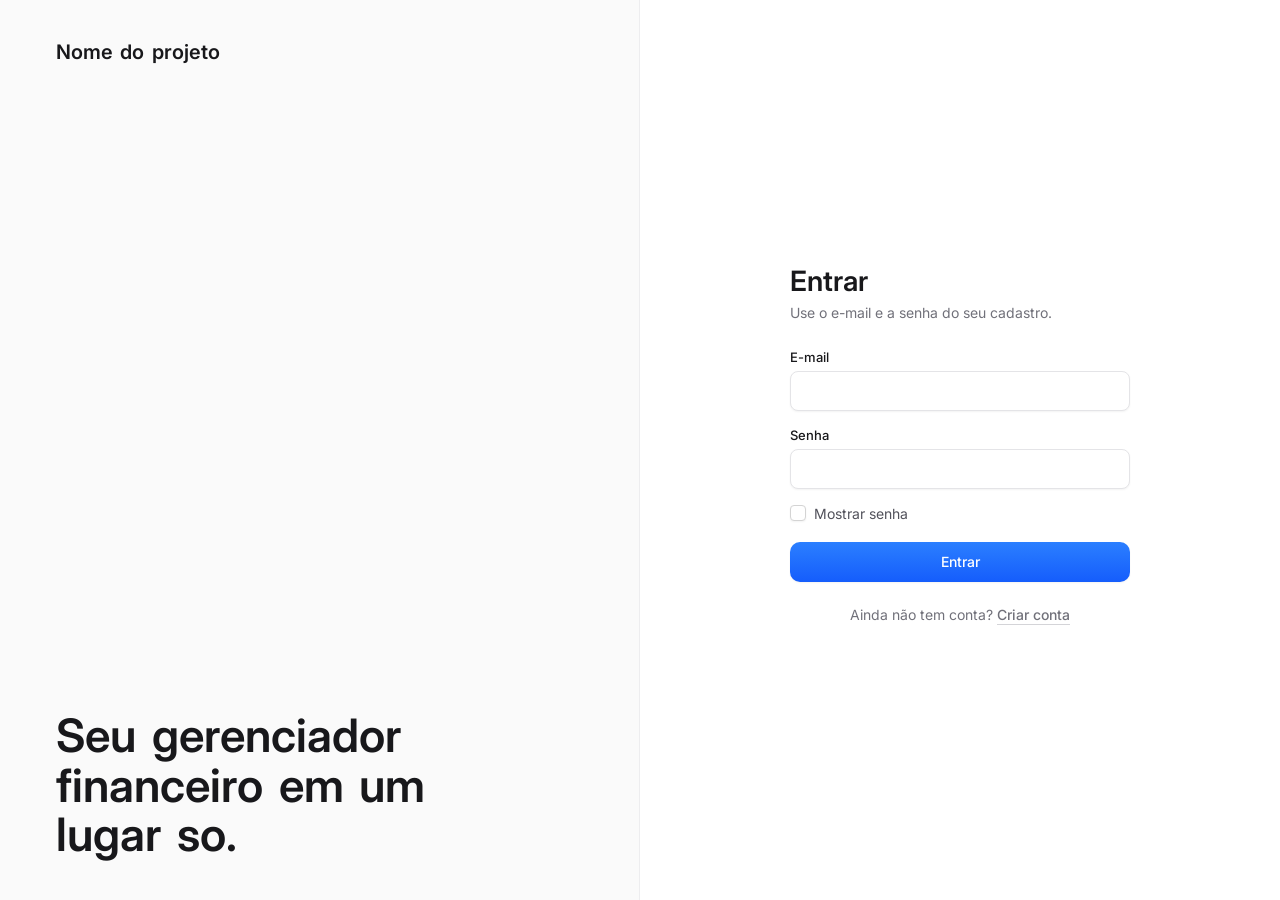
==== commit fe9fc2d3: "Fix temporario escrita na tela login" ====
--- a/frontend/index.html
+++ b/frontend/index.html
@@ -17,10 +17,8 @@
   <section class="entrada-lado">
     <span class="marca">Nome do projeto</span>
     <div>
-      <h1>O que entrou, o que saiu e o que sobrou no mês.</h1>
-      <p>Registre suas entradas e saídas, separe por categoria e acompanhe os limites que você mesmo definiu.</p>
+      <h1>Seu gerenciador financeiro em um lugar so.</h1>
     </div>
-    <span class="rotulo">TDE 2 · Programação Web · PUCPR</span>
   </section>
 
   <section class="entrada-form">
--- a/frontend/css/style.css
+++ b/frontend/css/style.css
@@ -14,6 +14,8 @@
    ========================================================== */
 
 :root {
+  color-scheme: light; /* o site só tem tema claro: impede o navegador de escurecer dialog, inputs e radios */
+
   /* Rampa do acento (azul padrão do BoardUI). Para trocar a cor do
      sistema inteiro, mude só estas sete linhas. */
   --acento-50: #EFF6FF;
@@ -352,6 +354,7 @@
 }
 .grupo-radio input { height: auto; margin: 0; padding: 0; box-shadow: none; accent-color: var(--acento-600); }
 .grupo-radio label:has(input:checked) { border-color: var(--acento-500); background: var(--acento-50); }
+.grupo-radio label:has(input:focus-visible) { outline: 2px solid var(--acento-500); outline-offset: 2px; }
 
 /* ---------- checkbox (BoardUI Checkbox) ----------
    <label class="caixa"><input type="checkbox"><span class="caixa-marca"><svg>…</svg></span>Texto</label>
@@ -472,7 +475,7 @@
 
 .saldo { margin-top: 64px; }
 .saldo-valor { font-family: var(--fonte-titulo); font-size: 76px; font-weight: 600; line-height: 1; letter-spacing: -0.01em; margin-top: 12px; }
-.saldo-valor .centavos { color: #A1A1AA; }
+.saldo-valor .centavos { color: var(--texto-3); }
 .saldo p { margin: 18px 0 0; font-size: 15px; color: var(--texto-2); max-width: 440px; line-height: 1.55; }
 
 /* resumo: uma faixa suave só, com ícone + rótulo + valor em cada parte */
@@ -495,7 +498,7 @@
 .cor-entrada { background: var(--serie-entrada); }
 .cor-saida { background: var(--serie-saida); }
 
-.grafico { position: relative; height: 260px; margin-top: 20px; user-select: none; border-radius: var(--raio); }
+.grafico { position: relative; height: 260px; margin-top: 20px; user-select: none; touch-action: pan-y; border-radius: var(--raio); }
 .grafico svg { display: block; width: 100%; height: 100%; overflow: visible; }
 .grafico .grade { stroke: var(--borda); stroke-width: 1; }
 .grafico .base { stroke: var(--borda-forte); }
@@ -561,7 +564,7 @@
 .grafico .vazio { border-top: 0; padding: 104px 0 0; }
 
 /* ---------- gastos por categoria (ideia do Bar List Card do BoardUI) ----------
-   Cada linha tem uma barra de fundo com a parte da categoria nas saídas do mês:
+   Cada linha tem uma barra atrás do nome com a parte da categoria nas saídas do mês:
    <div class="barra-linha" style="--p: 61%"><span class="nome">…</span><span class="num">R$ …</span><span class="num parte">61%</span></div> */
 .barra-linha {
   position: relative;
@@ -571,11 +574,11 @@
   gap: 12px;
   min-height: 36px;
   margin-bottom: 4px;
-  padding: 0 10px;
+  padding: 0 10px 0 0;
   border-radius: 8px;
   font-size: 14px;
 }
-.barra-linha::before {
+.barra-linha .nome::before {
   content: "";
   position: absolute;
   inset: 0 auto 0 0;
@@ -585,7 +588,7 @@
   border-radius: 8px;
   background: color-mix(in srgb, var(--serie-saida) 18%, transparent);
 }
-.barra-linha .nome { flex: 1; min-width: 0; overflow: hidden; text-overflow: ellipsis; white-space: nowrap; font-weight: 500; }
+.barra-linha .nome { position: relative; align-self: stretch; flex: 1; min-width: 0; padding: 0 10px; border-radius: 8px; line-height: 36px; overflow: hidden; text-overflow: ellipsis; white-space: nowrap; font-weight: 500; }
 .barra-linha .num { flex-shrink: 0; color: var(--texto-2); }
 .barra-linha .parte { width: 38px; text-align: right; color: var(--texto); font-weight: 500; }
 
@@ -627,7 +630,7 @@
 }
 .lista-linha:hover { background: var(--fundo-hover); }
 .lista-linha:last-child { border-bottom: 1px solid var(--linha); }
-.lista-linha .descricao { font-weight: 500; min-width: 0; }
+.lista-linha .descricao { font-weight: 500; min-width: 0; overflow-wrap: anywhere; }
 .lista-linha .descricao:empty::before { content: "Sem descrição"; color: var(--texto-3); font-weight: 400; }
 /* categoria como etiqueta neutra (o banco não guarda cor por categoria) */
 .lista-linha .cat { justify-self: start; max-width: 100%; padding: 2px 8px; border-radius: 6px; background: var(--fundo-ativo); color: var(--texto-2); font-size: 12px; font-weight: 500; line-height: 16px; overflow: hidden; text-overflow: ellipsis; white-space: nowrap; }
@@ -655,14 +658,14 @@
 .abas button.ativo { background: var(--fundo-hover); color: var(--texto); font-weight: 500; }
 .resultado { margin-left: auto; }
 
-.totais { display: flex; gap: 40px; margin-top: 32px; padding-bottom: 24px; font-size: 14px; }
+.totais { display: flex; flex-wrap: wrap; gap: 16px 40px; margin-top: 32px; padding-bottom: 24px; font-size: 14px; }
 .totais strong { display: block; font-family: var(--fonte-titulo); font-size: 20px; font-weight: 500; margin-top: 4px; white-space: nowrap; }
 
 /* ---------- categorias.php ---------- */
 
 .categoria-linha {
   display: grid;
-  grid-template-columns: 1fr 160px 116px;
+  grid-template-columns: minmax(0, 1fr) auto 116px;
   align-items: center;
   gap: 16px;
   padding: 14px 12px;
@@ -673,10 +676,10 @@
 }
 .categoria-linha:hover { background: var(--fundo-hover); }
 .categoria-linha:last-child { border-bottom: 1px solid var(--linha); }
-.categoria-linha .nome { font-weight: 500; }
+.categoria-linha .nome { font-weight: 500; min-width: 0; overflow-wrap: anywhere; }
 .categoria-linha .num { text-align: right; }
 .categoria-linha:hover .acoes, .categoria-linha:focus-within .acoes { opacity: 1; }
-#lista-entradas .categoria-linha { grid-template-columns: 1fr 116px; }
+#lista-entradas .categoria-linha { grid-template-columns: minmax(0, 1fr) 116px; }
 .categoria-linha .num:empty::before { content: "Sem limite"; }
 .marca-cor { display: inline-block; width: 8px; height: 8px; margin-right: 8px; border-radius: 50%; vertical-align: middle; }
 .contador { display: inline-block; margin-left: 8px; padding: 1px 7px; border-radius: 999px; background: var(--fundo-ativo); color: var(--texto-2); font-family: var(--fonte); font-size: 12px; font-weight: 500; line-height: 16px; letter-spacing: 0; word-spacing: normal; vertical-align: middle; font-variant-numeric: tabular-nums; }
@@ -689,6 +692,7 @@
   border-radius: 16px;
   padding: 24px;
   width: min(420px, calc(100vw - 32px));
+  background: var(--branco);
   color: var(--texto);
   box-shadow: 0 20px 50px rgb(24 24 27 / .18);
 }
@@ -780,6 +784,15 @@
 /* ==========================================================
    Telas menores
    ========================================================== */
+
+/* entre 901 e 1100px a barra lateral ainda aparece e sobra pouco espaço:
+   as duas colunas viram uma e as ações da linha descem para a segunda linha */
+@media (max-width: 1100px) {
+  .duas-colunas { grid-template-columns: minmax(0, 1fr); gap: 40px; }
+  .lista-linha, .lista-cabecalho { grid-template-columns: 56px minmax(0, 1fr) 120px 120px; }
+  .lista-cabecalho span:nth-child(5) { display: none; }
+  .lista-linha .acoes { opacity: 1; grid-column: 2 / -1; justify-content: flex-start; margin-left: -8px; }
+}
 
 @media (max-width: 900px) {
   .app { flex-direction: column; }
@@ -796,7 +809,6 @@
   .resumo-icone { grid-row: 1 / span 2; margin: 0; }
   .resumo .valor, .resumo-linha { margin-top: 2px; }
   .resultado { margin-left: 0; }
-  .lista-linha .descricao { overflow-wrap: anywhere; }
   .secao { margin-top: 56px; }
   .saldo { margin-top: 40px; }
   .saldo-valor { font-size: 48px; }
